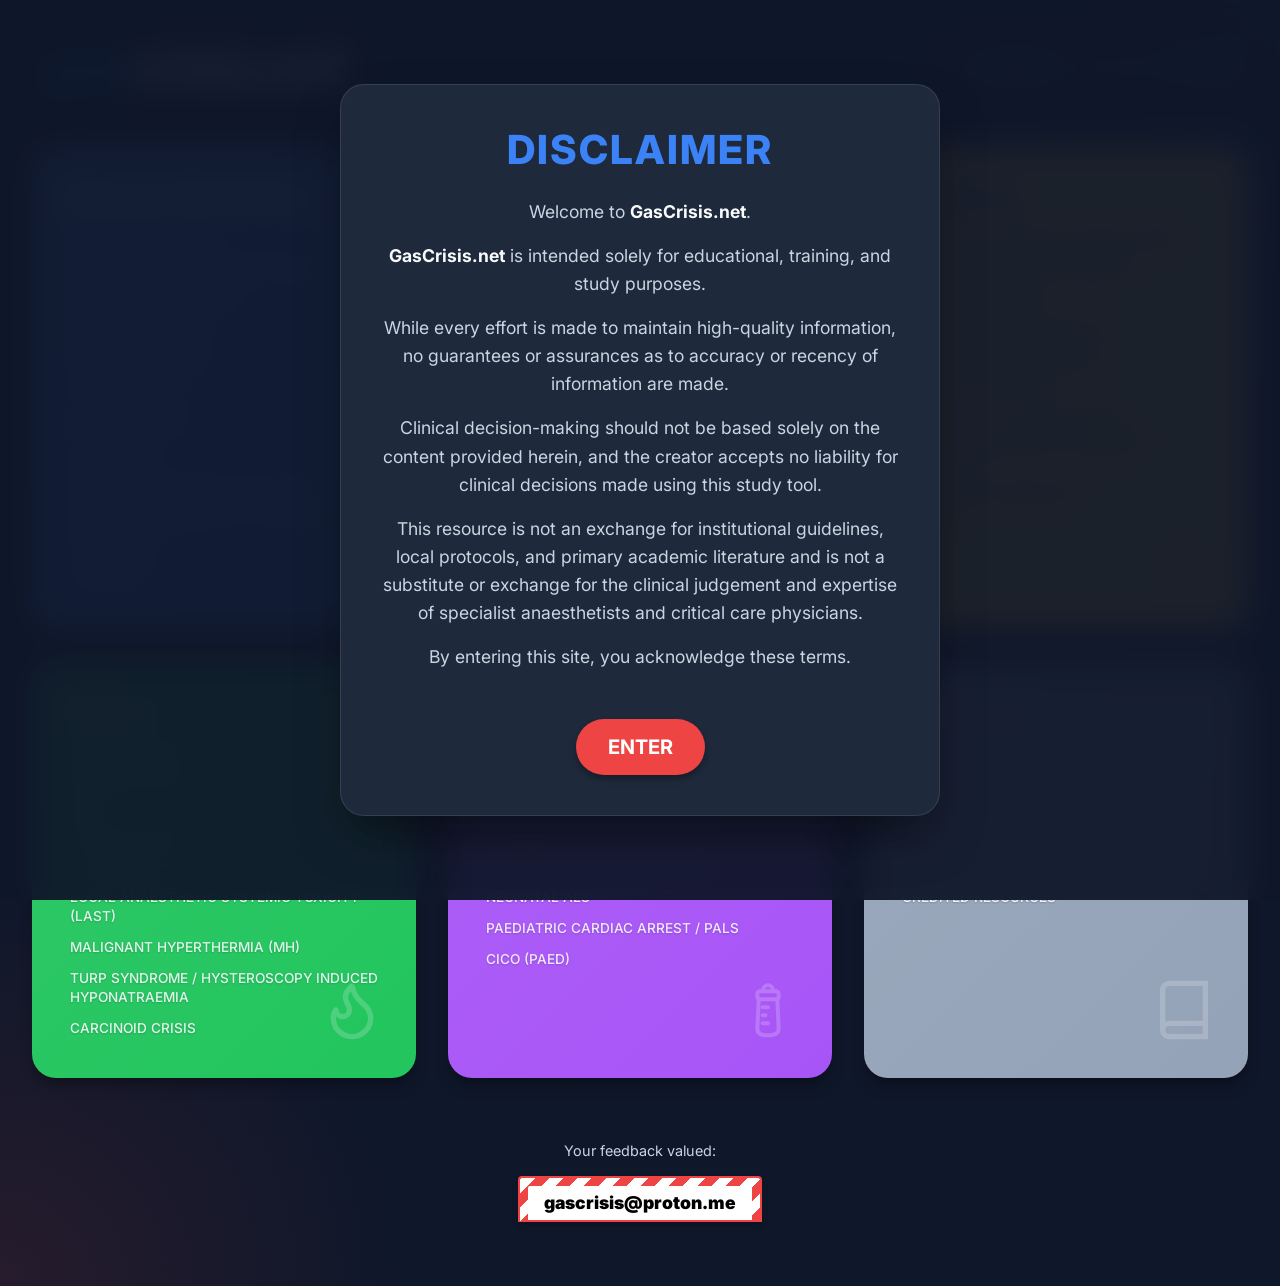
==== index.html @ 6daee11b "Add files via upload" ====
<!DOCTYPE html>
<html lang="en">

<head>
    <meta charset="UTF-8">
    <meta name="viewport" content="width=device-width, initial-scale=1.0">
    <title>GasCrisis.net - Anaesthesia Crisis Manual</title>
    <link rel="stylesheet" href="styles.css">
    <link href="https://fonts.googleapis.com/css2?family=Inter:wght@400;600;800&display=swap" rel="stylesheet">
</head>

<body>
    <div class="top-bar">
        <header class="app-header">
            <h1>gas<span>crisis.net</span></h1>
        </header>
        <div class="search-container">
            <svg class="search-icon" viewBox="0 0 24 24" fill="none" stroke="currentColor" stroke-width="2">
                <circle cx="11" cy="11" r="8" />
                <line x1="21" y1="21" x2="16.65" y2="16.65" />
            </svg>
            <input type="text" id="crisis-search" placeholder="Search">
        </div>
    </div>

    <main class="grid-container">
        <!-- Tile 1: A/B -->
        <div class="tile tile-ab" tabindex="0">
            <div class="tile-content">
                <h2>Airway / Breathing</h2>
                <ul class="crisis-list" data-no-sort="true">
                    <li><a href="crisis.html?id=ab-hypoxia">HYPOXIA / LOW SPO2</a></li>
                    <li><a href="crisis.html?id=ab-olv">HYPOXIA - ONE LUNG VENTILATION</a></li>
                    <li><a href="crisis.html?id=ab-pressure">HIGH AIRWAY PRESSURE</a></li>
                    <li><a href="crisis.html?id=ab-co2-low">LOW END TIDAL CO2</a></li>
                    <li><a href="crisis.html?id=ab-co2-high">HIGH END TIDAL CO2</a></li>
                    <li><a href="crisis.html?id=ab-laryngospasm">LARYNGOSPASM</a></li>
                    <li><a href="crisis.html?id=ab-bronchospasm">BRONCHOSPASM</a></li>
                    <li><a href="crisis.html?id=ab-aspiration">ASPIRATION</a></li>

                    <li><a href="crisis.html?id=ab-difficult-airway">UNANTICIPATED DIFFICULT AIRWAY</a></li>
                    <li><a href="crisis.html?id=ab-NECK HAEMATOMA POST THYROID SURGERY">NECK HAEMATOMA POST THYROID SURGERY</a></li>
                    <li><a href="crisis.html?id=ab-CICO">CICO (ADULT)</a></li>
                    <li><a href="crisis.html?id=p-cico">CICO (PAED)</a></li>
                </ul>
            </div>
            <div class="tile-icon">
                <svg viewBox="0 0 24 24" fill="none" stroke="currentColor" stroke-width="1.5" stroke-linecap="round" stroke-linejoin="round">
                    <!-- Handle -->
                    <rect x="10" y="10" width="3.5" height="12" rx="0.5" />
                    <!-- Neck -->
                    <rect x="10.5" y="8" width="2.5" height="2" />
                    <!-- Blade Block -->
                    <rect x="10" y="6" width="3.5" height="2" />
                    <!-- Sweeping Blade -->
                    <path d="M 10 6 C 15 3.5 19 4.5 23 9 C 22.5 9 22 8.5 21.5 8 C 17 5 14.5 5.5 13.5 6" />
                </svg>
            </div>
        </div>

        <!-- Tile 2: C -->
        <div class="tile tile-c" tabindex="0">
            <div class="tile-content">
                <h2>Circulation</h2>
                <ul class="crisis-list" data-no-sort="true">
                    <li><a href="crisis.html?id=c-hypotension">HYPOTENSION</a></li>
                    <li><a href="crisis.html?id=c-hypertension">HYPERTENSION</a></li>
                    <li><a href="crisis.html?id=c-bradycardia">BRADYCARDIA</a></li>
                    <li><a href="crisis.html?id=c-tachycardia">TACHYCARDIA</a></li>
                    <li><a href="crisis.html?id=c-ischaemia">INTRAOPERATIVE MYOCARDIAL ISCHAEMIA</a></li>
                    <li><a href="crisis.html?id=c-haemorrhage">MASSIVE HAEMORRHAGE</a></li>
                    <li><a href="crisis.html?id=c-anaphylaxis">ANAPHYLAXIS</a></li>
                    <li><a href="crisis.html?id=c-embolism">AIR / GAS EMBOLISM</a></li>
                    <li><a href="crisis.html?id=c-cardiac-arrest">ADULT CARDIAC ARREST / ALS</a></li>
                    <li><a href="crisis.html?id=c-cals">ARREST POST CARDIAC SURGERY</a></li>
                    <li><a href="crisis.html?id=c-transfusion">HAEMOLYTIC TRANSFUSION REACTION</a></li>
                </ul>
            </div>
            <div class="tile-icon">
                <svg viewBox="0 0 24 24" fill="none" stroke="currentColor" stroke-width="1.2" stroke-linecap="round" stroke-linejoin="round">
                    <!-- Echo Probe Body -->
                    <path d="M 11.5 1 C 11.5 3 11 4 11 5 L 10 9 C 8 10.5 8 13.5 9.2 15 L 9.5 17.5 C 8.5 18.5 8.5 19.5 9.5 20.5 L 14.5 20.5 C 15.5 19.5 15.5 18.5 14.5 17.5 L 14.8 15 C 16 13.5 16 10.5 14 9 L 13 5 C 13 4 12.5 3 12.5 1 Z" />
                    <!-- Transducer Lens Face -->
                    <path d="M 9.5 20.5 L 10.3 22 L 13.7 22 L 14.5 20.5 Z" fill="currentColor" stroke="none" />
                    <!-- Neck Line -->
                    <path d="M 10 9 L 14 9" />
                    <!-- Logo Circle -->
                    <circle cx="12" cy="12.5" r="1.5" />
                    <!-- Small Orientation Marker -->
                    <path d="M 14.6 16.5 L 15.3 16.5 L 15.3 17.5 L 14.5 17.5" />
                </svg>
            </div>
        </div>

        <!-- Tile 3: D -->
        <div class="tile tile-d" tabindex="0">
            <div class="tile-content">
                <h2>Disabilty</h2>
                <ul class="crisis-list" data-no-sort="true">
                    <li><a href="crisis.html?id=d-emergence">DELAYED EMERGENCE / FAILURE TO WAKE</a></li>
                    <li><a href="crisis.html?id=d-icp">RAISED INTRACRANIAL PRESSURE</a></li>
                    <li><a href="crisis.html?id=d-spinal">HIGH / TOTAL SPINAL</a></li>
                    <li><a href="crisis.html?id=d-seizure">SEIZURE DURING CRANIOTOMY</a></li>
                    <li><a href="crisis.html?id=d-evoked">LOSS OF EVOKED POTENTIALS</a></li>
                    <li>
                        <span style="display: block; padding: 4px 6px 0;">ANEURYSM RUPTURE</span>
                        <a href="crisis.html?id=d-aneurysm-ir" style="padding-left: 15px;">ANEURYSM RUPTURE - IR SUITE</a>
                        <a href="crisis.html?id=d-aneurysm-ot" style="padding-left: 15px;">ANEURYSM RUPTURE - OPERATING THEATRE</a>
                    </li>
                    <li><a href="crisis.html?id=d-autonomic">AUTONOMIC DYSREFLEXIA</a></li>
                    <li><a href="crisis.html?id=d-stroke">STROKE</a></li>
                </ul>
            </div>
            <div class="tile-icon">
                <svg viewBox="0 0 24 24" fill="none" stroke="currentColor" stroke-width="1.5" stroke-linecap="round" stroke-linejoin="round">
                    <!-- Syringe Barrel -->
                    <rect x="9" y="8" width="6" height="10" rx="1" />
                    <!-- Needle -->
                    <line x1="12" y1="2" x2="12" y2="8" />
                    <!-- Plunger Rod -->
                    <line x1="12" y1="18" x2="12" y2="22" />
                    <!-- Plunger Handle -->
                    <line x1="9" y1="22" x2="15" y2="22" />
                    <!-- Finger Flanges -->
                    <line x1="7" y1="18" x2="17" y2="18" />
                    <!-- Measurement Marks -->
                    <line x1="9" y1="10" x2="11" y2="10" />
                    <line x1="9" y1="12" x2="11" y2="12" />
                    <line x1="9" y1="14" x2="11" y2="14" />
                    <line x1="9" y1="16" x2="11" y2="16" />
                </svg>
            </div>
        </div>

        <!-- Tile 4: E -->
        <div class="tile tile-e" tabindex="0">
            <div class="tile-content">
                <h2>Extras</h2>
                <ul class="crisis-list" data-no-sort="true">
                    <li><a href="crisis.html?id=e-hyperkalaemia">HYPERKALAEMIA</a></li>
                    <li><a href="crisis.html?id=e-thyroid">THYROID STORM</a></li>
                    <li>
                        <span style="display: block; padding: 4px 6px 0;">FIRE</span>
                        <a href="crisis.html?id=e-fire" style="padding-left: 15px;">FIRE IN THEATRE</a>
                        <a href="crisis.html?id=ab-fire" style="padding-left: 15px;">AIRWAY FIRE</a>
                    </li>
                        <li><a href="crisis.html?id=e-last">LOCAL ANAESTHETIC SYSTEMIC TOXICITY (LAST)</a></li>
                    <li><a href="crisis.html?id=e-mh">MALIGNANT HYPERTHERMIA (MH)</a></li>
                    <li><a href="crisis.html?id=e-turp">TURP SYNDROME / HYSTEROSCOPY INDUCED HYPONATRAEMIA</a></li>
                    <li><a href="crisis.html?id=e-carcinoid">CARCINOID CRISIS</a></li>
                </ul>
            </div>
            <div class="tile-icon">
                <svg viewBox="0 0 24 24" fill="none" stroke="currentColor" stroke-width="2" stroke-linecap="round" stroke-linejoin="round">
                    <path d="M8.5 14.5A2.5 2.5 0 0 0 11 12c0-1.38-.5-2-1-3-1.072-2.143-.224-4.054 2-6 .5 2.5 2 4.9 4 6.5 2 1.6 3 3.5 3 5.5a7 7 0 1 1-14 0c0-1.153.433-2.294 1-3a2.5 2.5 0 0 0 2.5 2.5z" />
                </svg>
            </div>
        </div>

        <!-- Tile 5: O/P -->
        <div class="tile tile-op" tabindex="0">
            <div class="tile-content">
                <h2>Obstetrics / Paeds</h2>
                <ul class="crisis-list" data-no-sort="true">
                    <li><a href="crisis.html?id=o-pph">PRIMARY POST PARTUM HAEMORRHAGE (PPH)</a></li>
                    <li><a href="crisis.html?id=ab-laryngospasm">LARYNGOSPASM</a></li>
                    <li><a href="crisis.html?id=o-eclampsia">ECLAMPSIA / MATERNAL SEIZURE</a></li>
                    <li><a href="crisis.html?id=o-arrest">MATERNAL COLLAPSE / ARREST</a></li>
                    <li><a href="crisis.html?id=p-neonatal">NEONATAL ALS</a></li>
                    <li><a href="crisis.html?id=p-arrest">PAEDIATRIC CARDIAC ARREST / PALS</a></li>
                    <li><a href="crisis.html?id=p-cico">CICO (PAED)</a></li>
                </ul>
            </div>
            <div class="tile-icon">
                <svg viewBox="0 0 24 24" fill="none" stroke="currentColor" stroke-width="1.5" stroke-linecap="round" stroke-linejoin="round">
                    <!-- Nipple -->
                    <path d="M 10 5 C 10 2 14 2 14 5" />
                    <!-- Cap/Ring -->
                    <rect x="8" y="5" width="8" height="3" rx="1" />
                    <!-- Bottle body -->
                    <path d="M 8.5 8 L 8 19 C 8 20.5 9 21.5 12 21.5 C 15 21.5 16 20.5 16 19 L 15.5 8" />
                    <!-- Measurement marks -->
                    <line x1="10" y1="11" x2="12" y2="11" />
                    <line x1="10" y1="14" x2="11" y2="14" />
                    <line x1="10" y1="17" x2="12" y2="17" />
                </svg>
            </div>
        </div>
        <!-- Tile 6: Blank -->
        <div class="tile tile-blank" tabindex="0">
            <div class="tile-content">
                <h2>Resources</h2>
                <ul class="crisis-list" data-no-sort="true">
                    <li><a href="crisis.html?id=r-paeds-params">PAEDIATRIC PARAMETERS BY AGE / WEIGHT</a></li>
                    <li>
                        <span style="display: block; padding: 4px 6px 0;">VHA ALGORITHMS</span>
                        <a href="crisis.html?id=r-teg" style="padding-left: 15px;">TEG</a>
                        <a href="crisis.html?id=r-rotem" style="padding-left: 15px;">ROTEM</a>
                    </li>
                    <li><a href="crisis.html?id=r-about">ABOUT GASCRISIS.NET</a></li>
                    <li><a href="crisis.html?id=r-credited">CREDITED RESOURCES</a></li>
                </ul>
            </div>
            <div class="tile-icon">
                <svg viewBox="0 0 24 24" fill="none" stroke="currentColor" stroke-width="2">
                    <path d="M4 19.5A2.5 2.5 0 0 1 6.5 17H20"></path>
                    <path d="M6.5 2H20v20H6.5A2.5 2.5 0 0 1 4 19.5v-15A2.5 2.5 0 0 1 6.5 2z"></path>
                </svg>
            </div>
        </div>
    </main>

    <footer class="site-footer">
        <p>Your feedback valued: <br><br> <a href="mailto:gascrisis@proton.me"><span>gascrisis@proton.me</span></a></p>
    </footer>

    <!-- Disclaimer Gate Modal -->
    <div id="disclaimer-modal" class="modal disclaimer-overlay">
        <div class="modal-content disclaimer-content">
            <h2 id="disclaimer-title">Disclaimer</h2>
            <div id="disclaimer-body">
                <p>Welcome to <strong>GasCrisis.net</strong>.</p>
                <p><strong>GasCrisis.net</strong> is intended solely for educational, training, and study purposes.</p>
                <p>While every effort is made to maintain high-quality information, no guarantees or assurances as to accuracy or recency of information are made.</p>
                <p>Clinical decision-making should not be based solely on the content provided herein, and the creator accepts no liability for clinical decisions made using this study tool.</p>
                <p>This resource is not an exchange for institutional guidelines, local protocols, and primary academic literature and is not a substitute or exchange for the clinical judgement and expertise of specialist anaesthetists and critical care physicians.</p>
                <p>By entering this site, you acknowledge these terms.</p>
            </div>
            <button id="agree-btn" class="primary-btn">ENTER</button>
        </div>
    </div>

    <script src="clinicalData.js" defer></script>
    <script src="script.js" defer></script>
</body>

</html>
---- styles.css ----
:root {
    --bg-color: #0f172a;
    /* Deep slate dark mode */
    --text-primary: #f8fafc;
    --text-secondary: #cbd5e1;

    /* Vibrant Tile Colors - Syringe Labels */
    --color-ab: #3b82f6; /* Opioids - Deep Blue */
    --color-ab-hover: #2563eb;
    
    --color-c: #ef4444; /* Muscle Relaxants - Red */
    --color-c-hover: #dc2626;
    
    --color-d: #fde047; /* Induction Agents - Brighter Yellow */
    --color-d-hover: #facc15;
    
    --color-e: #22c55e; /* Anticholinergics - Green */
    --color-e-hover: #16a34a;
    
    --color-o: #a855f7; /* Vasopressors - Purple */
    --color-o-hover: #9333ea;
    
    --color-p: #94a3b8; /* Local Anaesthetic - Grey */
    --color-p-hover: #64748b;
}

html {
    scroll-behavior: smooth;
}

.mobile-br {
    display: none;
}

@media (max-width: 768px) {
    .mobile-br {
        display: inline;
    }
}

* {
    box-sizing: border-box;
    margin: 0;
    padding: 0;
}

a {
    text-decoration: none;
    color: #38bdf8; /* Subtle blue */
    transition: color 0.2s, background-color 0.2s;
}

a:hover {
    color: #bae6fd; /* Lighter blue on hover */
    background-color: rgba(56, 189, 248, 0.1); /* Very subtle blue background */
    border-radius: 4px;
}

body {
    font-family: 'Inter', system-ui, -apple-system, sans-serif;
    background-color: var(--bg-color);
    color: var(--text-primary);
    min-height: 100vh;
    display: flex;
    flex-direction: column;
    align-items: center;
    padding: 2rem;
    background-image: radial-gradient(circle at top right, rgba(59, 130, 246, 0.15), transparent 400px),
        radial-gradient(circle at bottom left, rgba(239, 68, 68, 0.1), transparent 400px);
}

/* Mobile-first responsive padding */
@media (max-width: 768px) {
    body {
        padding: 1rem;
    }
}

@media (max-width: 480px) {
    body.crisis-page {
        padding: 0.5rem;
    }
}

.top-bar {
    width: 100%;
    max-width: 1200px;
    display: flex;
    justify-content: space-between;
    align-items: center;
    margin-bottom: 3rem;
    animation: fadeInDown 0.8s ease-out;
}

/* Mobile top bar - stack vertically */
@media (max-width: 768px) {
    .top-bar {
        flex-direction: column;
        gap: 1.5rem;
        margin-bottom: 2rem;
        text-align: center;
    }
}

.app-header {
    text-align: left;
    position: relative;
    z-index: 100;
}

.app-header h1 {
    font-size: 3.5rem;
    font-weight: 800;
    letter-spacing: -0.05em;
    margin: 0;
    color: #0284c7; /* Nitrous Oxide Blue for "gas" */
}

/* Mobile header sizing */
@media (max-width: 768px) {
    .app-header h1 {
        font-size: 3rem;
    }
}

@media (max-width: 480px) {
    .app-header h1 {
        font-size: 2.8rem;
    }
}

.app-header h1 span {
    color: var(--text-primary); /* White for "crisis" */
}

.logo-link {
    text-decoration: none;
    color: inherit;
    font-size: inherit;
}

.back-link {
    display: flex;
    align-items: center;
    justify-content: center;
    text-decoration: none;
    background-color: var(--color-ab); /* Start with a solid blue button background */
    border: 2px solid var(--color-ab-hover);
    color: white; /* Ensure text is white against the solid background */
    font-weight: 800; /* Bolder text for visibility */
    font-size: 1.25rem; /* Make the button slightly more compact than just raw text */
    padding: 0.6rem 1.5rem; /* Give it more button-like padding */
    border-radius: 3rem; /* Perfectly rounded pill shape */
    position: relative;
    z-index: 100;
    transition: all 0.3s cubic-bezier(0.4, 0, 0.2, 1);
    box-shadow: 0 4px 10px rgba(59, 130, 246, 0.4); /* Stronger shadow so it pops */
}

@media (min-width: 1024px) {
    .back-link {
        margin-right: 130px; /* Only apply margin on larger screens */
    }
}

.back-link:hover {
    background-color: var(--color-c); /* Switch to alert red on hover */
    border-color: var(--color-c-hover);
    transform: translateY(-3px) scale(1.02); /* Pop up slightly */
    box-shadow: 0 8px 15px rgba(220, 38, 38, 0.5); /* Matching red glow */
}

.back-link svg {
    width: 24px; /* Slightly larger icon */
    height: 24px;
    stroke-width: 3;
    margin-right: 0.75rem; /* More breathing room */
}

.search-container {
    position: relative;
    width: 300px;
}

/* Mobile search bar */
@media (max-width: 768px) {
    .search-container {
        width: 75%;
        max-width: 280px;
    }
}

@media (max-width: 480px) {
    .search-container {
        width: 80%;
        max-width: 240px;
    }
}

.search-icon {
    position: absolute;
    left: 1rem;
    top: 50%;
    transform: translateY(-50%);
    width: 20px;
    height: 20px;
    color: var(--text-secondary);
    pointer-events: none;
}

#crisis-search {
    width: 100%;
    padding: 0.75rem 1rem 0.75rem 3rem;
    border-radius: 2rem;
    border: 1px solid rgba(239, 68, 68, 0.4);
    background-color: rgba(30, 41, 59, 0.7);
    color: var(--text-primary);
    font-size: 1.05rem;
    font-family: inherit;
    transition: all 0.3s cubic-bezier(0.4, 0, 0.2, 1);
    backdrop-filter: blur(8px);
    box-shadow: 0 4px 20px rgba(239, 68, 68, 0.15);
}

#crisis-search:focus {
    outline: none;
    border-color: var(--color-c);
    box-shadow: 0 0 0 3px rgba(239, 68, 68, 0.25), 0 8px 25px rgba(239, 68, 68, 0.3);
    background-color: rgba(15, 23, 42, 0.9);
    transform: translateY(-2px);
}

#crisis-search::placeholder {
    color: var(--text-secondary);
    opacity: 0.7;
}

.grid-container {
    display: grid;
    grid-template-columns: repeat(auto-fit, minmax(350px, 1fr));
    gap: 1.5rem;
    width: 100%;
    max-width: 1400px;
    animation: fadeInUp 0.8s ease-out forwards;
    opacity: 0;
}

/* Mobile grid adjustments */
@media (max-width: 768px) {
    .grid-container {
        grid-template-columns: 1fr;
        gap: 1rem;
        max-width: 100%;
    }
}

/* Larger gaps on bigger screens */
@media (min-width: 768px) {
    .grid-container {
        gap: 2rem;
    }
}

.tile {
    position: relative;
    border-radius: 1.5rem;
    padding: 2rem;
    min-height: 200px;
    display: flex;
    flex-direction: column;
    justify-content: space-between;
    cursor: pointer;
    overflow: hidden;
    transition: all 0.3s cubic-bezier(0.4, 0, 0.2, 1);
    box-shadow: 0 10px 15px -3px rgba(0, 0, 0, 0.3), 0 4px 6px -2px rgba(0, 0, 0, 0.15);
    background-size: 200% auto;
}

/* Mobile tile adjustments */
@media (max-width: 768px) {
    .tile {
        padding: 1.5rem;
        min-height: 180px;
        border-radius: 1rem;
    }
}

@media (max-width: 480px) {
    .tile {
        padding: 1rem;
        min-height: 160px;
    }
}

.tile::before {
    content: '';
    position: absolute;
    top: 0;
    left: 0;
    width: 100%;
    height: 100%;
    background: linear-gradient(135deg, rgba(255, 255, 255, 0.2) 0%, rgba(255, 255, 255, 0) 100%);
    opacity: 0.3;
    transition: opacity 0.3s;
}



/* tighten up crisis detail lists */
.crisis-section ul {
    list-style: none;
    margin: 0;
    padding-left: 0;
}

.crisis-section ul ul {
    list-style: none;
    margin-top: 0.35rem;
    padding-left: 1.2rem;
}

.crisis-section ul li {
    position: relative;
    line-height: 1.3;
}

/* Level 1: Main left-aligned text, no bullets */
.crisis-section > ul > li {
    margin-bottom: 0.75rem;
}

/* Level 2: First tabbed text (Dots) */
.crisis-section > ul > li > ul > li {
    margin-bottom: 0.4rem;
}

.crisis-section > ul > li > ul > li::before {
    content: "•";
    position: absolute;
    left: -1rem;
    color: var(--text-secondary);
    font-size: 1.2em;
    top: -0.1em;
}

/* Level 3: Second tabbed text (Arrows) */
.crisis-section > ul > li > ul > li > ul > li,
.crisis-section > ul > li > ol > li > ul > li {
    margin-bottom: 0.25rem;
}

.crisis-section > ul > li > ul > li > ul > li::before,
.crisis-section > ul > li > ol > li > ul > li::before {
    content: "→";
    position: absolute;
    left: -1.2rem;
    color: var(--theme-color, var(--color-ab));
    font-weight: bold;
}

/* Ordered List Overrides */
.crisis-section > ul > li > ol {
    padding-left: 2.2rem;
    margin-bottom: 0.75rem;
    margin-top: 0.4rem;
}

.crisis-section > ul > li > ol > li {
    margin-bottom: 0.4rem;
    position: relative;
    line-height: 1.3;
}

/* Dynamic Crisis Themes */
.crisis-theme-ab { --theme-color: var(--color-ab); }
.crisis-theme-c { --theme-color: var(--color-c); }
.crisis-theme-d { --theme-color: var(--color-d); }
.crisis-theme-e { --theme-color: var(--color-e); }
.crisis-theme-o { --theme-color: var(--color-o); }
.crisis-theme-p { --theme-color: var(--color-p); }
.crisis-theme-r { --theme-color: var(--text-secondary); }

/* Supplementary info box (e.g., 4Hs&Ts) */
.supplementary-box {
    position: fixed;
    right: 2rem;
    top: 50%;
    transform: translateY(-50%);
    background-color: rgba(59, 130, 246, 0.1);
    border: 2px solid rgba(59, 130, 246, 0.4);
    border-radius: 0.8rem;
    padding: 0.8rem;
    width: 220px;
    box-shadow: 0 8px 16px rgba(59, 130, 246, 0.15);
    z-index: 10;
}

/* Mobile supplementary box - hide or reposition */
@media (max-width: 1024px) {
    .supplementary-box,
    .supplementary-box-left {
        position: static !important;
        left: unset !important;
        top: unset !important;
        transform: none !important;
        width: 90% !important;
        max-width: 350px !important;
        margin: 1rem auto !important;
        order: 2 !important;
        box-shadow: none !important;
    }
    
    .drugs-dosing-box {
        width: 90% !important;
        max-width: 350px !important;
        margin: 1rem auto !important;
    }
}

.supplementary-box-left {
    position: fixed;
    left: 2rem;
    top: 50%;
    transform: translateY(-50%);
    background-color: rgba(59, 130, 246, 0.1);
    border: 2px solid rgba(59, 130, 246, 0.4);
    border-radius: 0.8rem;
    padding: 0.8rem;
    width: 220px;
    box-shadow: 0 8px 16px rgba(59, 130, 246, 0.15);
    z-index: 10;
}

.supplementary-box strong,
.supplementary-box-left strong {
    display: block;
    font-size: 1rem;
    margin-bottom: 0.4rem;
    color: var(--color-e); /* Anticholinergic Green */
}

/* Ensure newly upgraded h3 tags inside side boxes are appropriately scaled */
.supplementary-box h3,
.supplementary-box-left h3 {
    font-size: 1rem !important;
    color: var(--color-e);
    margin-top: 0;
    margin-bottom: 0.6rem;
    border-bottom: 1px solid rgba(239, 68, 68, 0.4);
    padding-bottom: 0.2rem;
    line-height: 1.2;
}

.supplementary-box ul,
.supplementary-box-left ul {
    list-style: none;
    padding: 0;
    margin: 0;
}

.supplementary-box ul li,
.supplementary-box-left ul li {
    padding: 0.15rem 0;
    font-size: 0.75rem;
    color: var(--text-primary);
}

/* Site Footer */
.site-footer {
    text-align: center;
    padding: 2rem 1rem;
    margin-top: 2rem;
    color: var(--text-secondary);
    font-size: 0.9rem;
}

.site-footer a {
    text-decoration: none;
    font-weight: 900;
    font-size: 1.1rem;
    padding: 8px 8px 0 8px; /* Stripes on top and sides only */
    background: repeating-linear-gradient(
        -45deg,
        #ef4444, /* Red */
        #ef4444 10px,
        #ffffff 10px, /* White */
        #ffffff 20px
    );
    border: 2px solid #ef4444;
    border-bottom: none;
    border-radius: 4px 4px 0 0;
    box-shadow: 0 4px 6px rgba(0,0,0,0.2);
    display: inline-block;
    transition: transform 0.2s, box-shadow 0.2s;
}

.site-footer a span {
    color: #000; /* Black text */
    background-color: #fff; /* White background */
    padding: 0.4rem 1rem;
    display: block;
    border-radius: 2px 2px 0 0;
    border-bottom: 2px solid #ef4444; /* Bottom line to enclose it */
}

.site-footer a:hover {
    transform: scale(1.05);
    box-shadow: 0 6px 8px rgba(0,0,0,0.3);
}

.tile:hover {
    transform: translateY(-8px) scale(1.02);
    box-shadow: 0 20px 25px -5px rgba(0, 0, 0, 0.4), 0 10px 10px -5px rgba(0, 0, 0, 0.2);
}

.tile:hover::before {
    opacity: 0.5;
}

.tile:focus {
    outline: 3px solid white;
    outline-offset: 4px;
}

.tile-content {
    flex-grow: 1;
    z-index: 10;
}

.tile-content h2 {
    font-size: 1.75rem;
    font-weight: 800;
    margin-bottom: 0.75rem;
    text-shadow: 0 2px 4px rgba(0, 0, 0, 0.3);
}

/* Mobile tile heading */
@media (max-width: 768px) {
    .tile-content h2 {
        font-size: 1.5rem;
        margin-bottom: 1.25rem;
        text-transform: uppercase;
    }
}

@media (max-width: 480px) {
    .tile-content h2 {
        font-size: 1.25rem;
        margin-bottom: 1rem;
        text-transform: uppercase;
    }
}

.crisis-list {
    list-style-type: none;
    font-size: 0.85rem;
    font-weight: 500;
    line-height: 1.4;
    opacity: 0.9;
    text-shadow: 0 1px 2px rgba(0, 0, 0, 0.2);
    text-transform: uppercase;
}

.crisis-list li {
    margin-bottom: 0.25rem;
}

.crisis-list a {
    display: block;
    padding: 4px 6px;
    border-radius: 4px;
    color: inherit;
    text-decoration: none;
    transition: background-color 0.2s, color 0.2s, transform 0.2s;
}

.crisis-list a:hover {
    background-color: rgba(255, 255, 255, 0.15);
    transform: translateX(4px);
}

.crisis-list a.highlight {
    background-color: rgba(255, 255, 255, 0.25);
    color: white;
    font-weight: 700;
    box-shadow: 0 0 8px rgba(255,255,255,0.3);
}

.tile-o .crisis-list a.highlight {
    background-color: rgba(255, 255, 255, 0.2);
}

.tile-d .crisis-list a:hover {
    background-color: rgba(0, 0, 0, 0.05);
}

.tile-d .crisis-list a.highlight {
    background-color: rgba(0, 0, 0, 0.1);
    color: black;
    box-shadow: 0 0 8px rgba(0, 0, 0, 0.2);
}

.tile-icon {
    align-self: flex-end;
    opacity: 0.2;
    transition: opacity 0.3s;
    position: absolute;
    bottom: 2rem;
    right: 2rem;
}

.tile-icon svg {
    width: 64px;
    height: 64px;
}

/* Mobile tile icons */
@media (max-width: 768px) {
    .tile-icon {
        bottom: 1.5rem;
        right: 1.5rem;
        opacity: 0.3;
    }

    .tile-icon svg {
        width: 48px;
        height: 48px;
    }
}

@media (max-width: 480px) {
    .tile-icon {
        bottom: 1rem;
        right: 1rem;
    }

    .tile-icon svg {
        width: 40px;
        height: 40px;
    }
}

.tile:hover .tile-icon {
    opacity: 0.4;
    transform: scale(1.1);
    transition: all 0.3s;
}

/* Tile specific colors */
.tile-ab {
    background-color: var(--color-ab);
}

.tile-ab:hover {
    background-color: var(--color-ab-hover);
}

.tile-c {
    background-color: var(--color-c);
}

.tile-c:hover {
    background-color: var(--color-c-hover);
}

.tile-d {
    background-color: var(--color-d);
    color: #1e293b; /* text colour for list items */
}



.tile-d:hover {
    background-color: var(--color-d-hover);
}

.tile-d .crisis-list {
    color: rgba(30, 41, 59, 0.9);
    text-shadow: none;
    font-weight: 600;
}

.tile-d h2 {
    text-shadow: none;
}

.tile-e {
    background-color: var(--color-e);
}

.tile-e:hover {
    background-color: var(--color-e-hover);
}

.tile-op {
    background-color: var(--color-o);
}

.tile-op:hover {
    background-color: var(--color-o-hover);
}

.tile-blank {
    background-color: var(--color-p); /* Enflurane Orange */
}

.tile-blank:hover {
    background-color: var(--color-p-hover);
}

/* Modal Styles */
.modal {
    display: none;
    position: fixed;
    z-index: 1000;
    left: 0;
    top: 0;
    width: 100%;
    height: 100%;
    background-color: rgba(15, 23, 42, 0.8);
    backdrop-filter: blur(8px);
    align-items: center;
    justify-content: center;
    opacity: 0;
    transition: opacity 0.3s;
    overflow-y: auto;
    -webkit-overflow-scrolling: touch;
    padding: 2rem 1rem;
}

.modal.show {
    display: flex;
    opacity: 1;
}

.modal-content {
    background-color: #1e293b;
    border-radius: 1.5rem;
    padding: 2.5rem;
    width: 90%;
    max-width: 700px;
    position: relative;
    box-shadow: 0 25px 50px -12px rgba(0, 0, 0, 0.5);
    transform: translateY(20px);
    transition: transform 0.3s cubic-bezier(0.175, 0.885, 0.32, 1.275);
    margin: auto;
}

.modal.show .modal-content {
    transform: translateY(0);
}

.close-btn {
    position: absolute;
    top: 1.5rem;
    right: 1.5rem;
    font-size: 2rem;
    font-weight: bold;
    color: var(--text-secondary);
    cursor: pointer;
    transition: color 0.2s;
    line-height: 1;
}

.close-btn:hover {
    color: var(--text-primary);
}

#modal-title {
    font-size: 2rem;
    margin-bottom: 1.5rem;
    color: var(--text-primary);
    border-bottom: 2px solid rgba(255, 255, 255, 0.1);
    padding-bottom: 1rem;
}

#modal-body {
    line-height: 1.6;
    font-size: 1.125rem;
    color: var(--text-secondary);
}

/* Disclaimer Specific Styles */
.disclaimer-overlay {
    backdrop-filter: blur(16px);
    background-color: rgba(15, 23, 42, 0.95);
    z-index: 2000;
    /* Above everything else */
}

.disclaimer-content {
    text-align: center;
    max-width: 600px;
    border: 1px solid rgba(255, 255, 255, 0.1);
}

#disclaimer-title {
    color: var(--color-ab);
    font-size: 2.5rem;
    font-weight: 800;
    margin-bottom: 1.5rem;
    text-transform: uppercase;
    letter-spacing: 2px;
}

#disclaimer-body p {
    margin-bottom: 1rem;
    font-size: 1.1rem;
    color: var(--text-secondary);
    line-height: 1.6;
}

#disclaimer-body strong {
    color: var(--text-primary);
}

.primary-btn {
    margin-top: 2rem;
    background-color: var(--color-c);
    color: white;
    font-family: inherit;
    font-size: 1.25rem;
    font-weight: 700;
    padding: 1rem 2rem;
    border: none;
    border-radius: 3rem;
    cursor: pointer;
    transition: all 0.3s;
    box-shadow: 0 4px 6px rgba(0, 0, 0, 0.3);
}

.primary-btn:hover {
    background-color: var(--color-c-hover);
    transform: translateY(-2px);
    box-shadow: 0 6px 12px rgba(59, 130, 246, 0.4);
}

.primary-btn:active {
    transform: translateY(0);
}

/* Disclaimer Modal Mobile Overrides */
@media (max-width: 480px) {
    .modal {
        padding: 1.5rem 0.5rem;
    }
    
    .modal-content.disclaimer-content {
        padding: 1.75rem 1.25rem;
        border-radius: 1rem;
    }
    
    #disclaimer-title {
        font-size: 1.75rem;
        margin-bottom: 1rem;
        letter-spacing: 1px;
    }
    
    #disclaimer-body p {
        font-size: 0.95rem;
        margin-bottom: 0.75rem;
        line-height: 1.5;
    }
    
    .primary-btn {
        margin-top: 1.5rem;
        padding: 0.85rem 1.75rem;
        font-size: 1.1rem;
    }
}

/* Small inline CICO button */
.cico-btn {
    background-color: var(--color-c);
    color: #ffffff !important; /* Force white text */
    font-weight: 800;
    padding: 0.15rem 0.5rem;
    border-radius: 1rem;
    text-decoration: none !important;
    display: inline-block;
    font-size: 0.85em;
    box-shadow: 0 2px 4px rgba(0, 0, 0, 0.2);
    transition: all 0.2s;
    line-height: 1.2;
    vertical-align: middle;
    margin: -0.25rem 0 0 0; /* Increased negative margin to perfectly level with all-caps text */
}

.cico-btn:hover {
    background-color: var(--color-c-hover);
    transform: translateY(-1px);
    box-shadow: 0 4px 6px rgba(0, 0, 0, 0.3);
    opacity: 1 !important; /* Prevent the generic link hover opacity */
}

/* Animations */
@keyframes fadeInUp {
    from {
        opacity: 0;
        transform: translateY(30px);
    }

    to {
        opacity: 1;
        transform: translateY(0);
    }
}

@keyframes fadeInDown {
    from {
        opacity: 0;
        transform: translateY(-30px);
    }

    to {
        opacity: 1;
        transform: translateY(0);
    }
}

/* Crisis Detail Page Specific Styles */
.crisis-container {
    width: 100%;
    max-width: 900px;
    margin: 0 auto;
    animation: fadeInUp 0.6s ease-out;
}

.crisis-header {
    text-align: center;
    margin-bottom: 1rem;
    padding-bottom: 1rem;
    border-bottom: 1px solid rgba(255, 255, 255, 0.1);
}

#crisis-title {
    font-size: 2.5rem;
    font-weight: 800;
    color: var(--color-c); /* Changed to red for all slide titles */
    letter-spacing: -0.02em;
    text-shadow: 0 2px 4px rgba(0, 0, 0, 0.3);
}

/* Mobile crisis title */
@media (max-width: 768px) {
    #crisis-title {
        font-size: 2rem;
    }
}

@media (max-width: 480px) {
    #crisis-title {
        font-size: 1.5rem;
    }
}

.crisis-body {
    background-color: #1e293b;
    border-radius: 1.5rem;
    padding: 2.5rem;
    box-shadow: 0 20px 25px -5px rgba(0, 0, 0, 0.4), 0 10px 10px -5px rgba(0, 0, 0, 0.2);
    border: 1px solid rgba(255, 255, 255, 0.05);
    font-size: 1.1rem;
    line-height: 1.7;
}

/* Standardize in-text hyperlinks */
.crisis-body a:not(.primary-btn) {
    color: inherit;
    text-decoration: underline;
    transition: opacity 0.2s ease;
}

.crisis-body a:not(.primary-btn):hover {
    opacity: 0.8;
}

/* Mobile crisis content */
@media (max-width: 768px) {
    .crisis-body {
        padding: 1.5rem 0.5rem;
        font-size: 1rem;
        border-radius: 1rem;
        display: flex;
        flex-direction: column;
    }
    .crisis-body > .crisis-section {
        order: 1;
    }
    .crisis-body > .supplementary-box {
        order: 2;
    }
    .crisis-section {
        padding: 1rem 0.5rem;
    }
}

@media (max-width: 480px) {
    .crisis-body {
        padding: 0.5rem 0.1rem;
        font-size: 0.95rem;
    }
    .crisis-section {
        padding: 0.5rem 0.2rem;
    }
    .supplementary-box,
    .supplementary-box-left {
        padding: 1rem;
    }
    
    /* Un-bunch nested lists to use available space */
    .crisis-section ul ul {
        padding-left: 0.6rem;
    }
    .crisis-section ul ul ul,
    .crisis-section ol ul {
        padding-left: 1.1rem;
    }
    .crisis-section > ul > li > ol {
        padding-left: 1.1rem;
    }
    .crisis-section > ul > li > ul > li::before {
        left: -0.6rem;
    }
    .crisis-section > ul > li > ul > li > ul > li::before,
    .crisis-section > ul > li > ol > li > ul > li::before {
        left: -0.9rem;
    }
}

.crisis-section {
    margin-bottom: 2rem;
    padding: 1.5rem 2rem;
    border-radius: 1rem;
    background-color: rgba(15, 23, 42, 0.6);
    border-left: 4px solid var(--color-ab);
    transition: transform 0.2s, box-shadow 0.2s;
}

.crisis-section:hover {
    transform: translateX(4px);
    box-shadow: 0 4px 6px rgba(0,0,0,0.2);
}

.crisis-section:last-child {
    margin-bottom: 0;
}

.crisis-section h3 {
    color: var(--color-e);
    font-size: 1.15rem !important; /* Force uniform size across all headings, slightly smaller */
    margin-top: 1.8rem;
    margin-bottom: 1.2rem;
    border-bottom: 2px solid rgba(239, 68, 68, 0.4);
    padding-bottom: 0.5rem;
    line-height: 1.3;
}

.crisis-section h3:first-of-type {
    margin-top: 0;
}

.crisis-section ul {
    list-style-type: none;
}

.crisis-section li {
    margin-bottom: 0.75rem;
    position: relative;
    color: var(--text-secondary);
}

.crisis-section li::before {
    position: absolute;
    left: 0;
    color: var(--color-ab);
    font-weight: bold;
}

.crisis-section.warning-box {
    border-left-color: var(--color-d);
    background-color: rgba(234, 179, 8, 0.05);
}



.crisis-section.warning-box li::before {
    color: var(--color-d);
}

.crisis-section.alert-box {
    border-left-color: var(--color-c);
    background-color: rgba(239, 68, 68, 0.05);
}



.crisis-section.alert-box li::before {
    color: var(--color-c);
}

.highlight-red {
    color: var(--color-c);
    font-weight: 800;
}

/* Touch-friendly interactions for mobile */
@media (max-width: 768px) {
    .tile,
    .primary-btn {
        min-height: 44px; /* iOS recommended touch target size */
    }

    .crisis-list {
        opacity: 0.85;
        font-weight: 500;
    }

    .crisis-list li {
        margin-bottom: 0.15rem;
    }

    .crisis-list a {
        padding: 4px 8px; /* Reduced touch area to close gaps */
    }
}

/* Paediatric Calculator Styles */
.paeds-calc-grid {
    display: flex;
    flex-direction: column;
    gap: 1.5rem;
    margin-top: 1.5rem;
    width: 100%;
}

.paeds-card {
    background: rgba(30, 41, 59, 0.7);
    border: 1px solid rgba(255, 255, 255, 0.08);
    border-radius: 1rem;
    padding: 1.25rem;
    backdrop-filter: blur(12px);
    box-shadow: 0 10px 25px -5px rgba(0, 0, 0, 0.3);
    transition: transform 0.2s, box-shadow 0.2s;
}

.paeds-card:hover {
    transform: translateY(-2px);
    box-shadow: 0 12px 30px -5px rgba(0, 0, 0, 0.4);
    border-color: rgba(34, 197, 94, 0.3);
}

.paeds-card h3 {
    font-size: 1.1rem;
    font-weight: 800;
    color: var(--color-e); /* Anticholinergic Green */
    margin-bottom: 1rem;
    border-bottom: 1px solid rgba(34, 197, 94, 0.2);
    padding-bottom: 0.5rem;
    text-transform: uppercase;
    letter-spacing: 0.5px;
}

.paeds-card table tr td {
    padding: 0.6rem 0.5rem;
    border-bottom: 1px solid rgba(255, 255, 255, 0.05);
    font-size: 0.95rem;
}

.paeds-card table tr:last-child td {
    border-bottom: none;
}

.paeds-card table tr td:first-child {
    color: #94a3b8;
    font-weight: 600;
    width: 60%;
}

.paeds-card table tr td:last-child {
    color: #f8fafc;
    text-align: right;
    font-weight: 500;
}
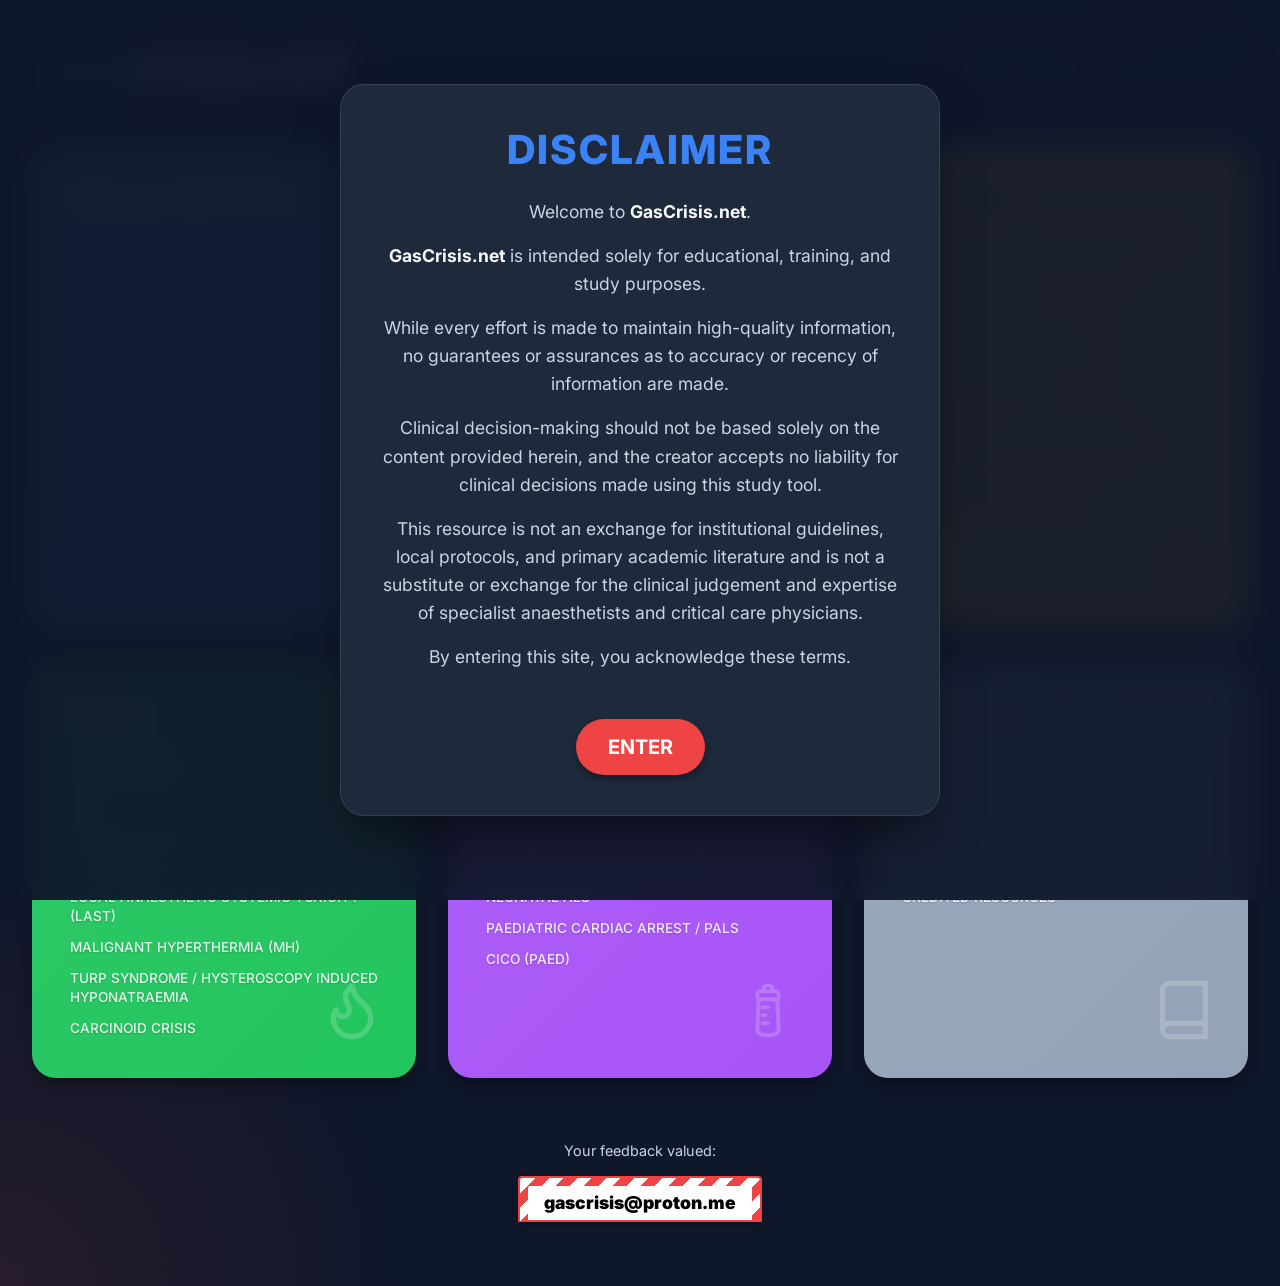
==== commit 7dc803f9: "Add files via upload" ====
--- a/index.html
+++ b/index.html
@@ -5,7 +5,7 @@
     <meta charset="UTF-8">
     <meta name="viewport" content="width=device-width, initial-scale=1.0">
     <title>GasCrisis.net - Anaesthesia Crisis Manual</title>
-    <link rel="stylesheet" href="styles.css">
+    <link rel="stylesheet" href="styles.css?v=20260709">
     <link href="https://fonts.googleapis.com/css2?family=Inter:wght@400;600;800&display=swap" rel="stylesheet">
 </head>
 
@@ -95,7 +95,7 @@
         <!-- Tile 3: D -->
         <div class="tile tile-d" tabindex="0">
             <div class="tile-content">
-                <h2>Disabilty</h2>
+                <h2>Disability</h2>
                 <ul class="crisis-list" data-no-sort="true">
                     <li><a href="crisis.html?id=d-emergence">DELAYED EMERGENCE / FAILURE TO WAKE</a></li>
                     <li><a href="crisis.html?id=d-icp">RAISED INTRACRANIAL PRESSURE</a></li>
@@ -230,8 +230,8 @@
         </div>
     </div>
 
-    <script src="clinicalData.js" defer></script>
-    <script src="script.js" defer></script>
+    <script src="clinicalData.js?v=20260709" defer></script>
+    <script src="script.js?v=20260709" defer></script>
 </body>
 
 </html>
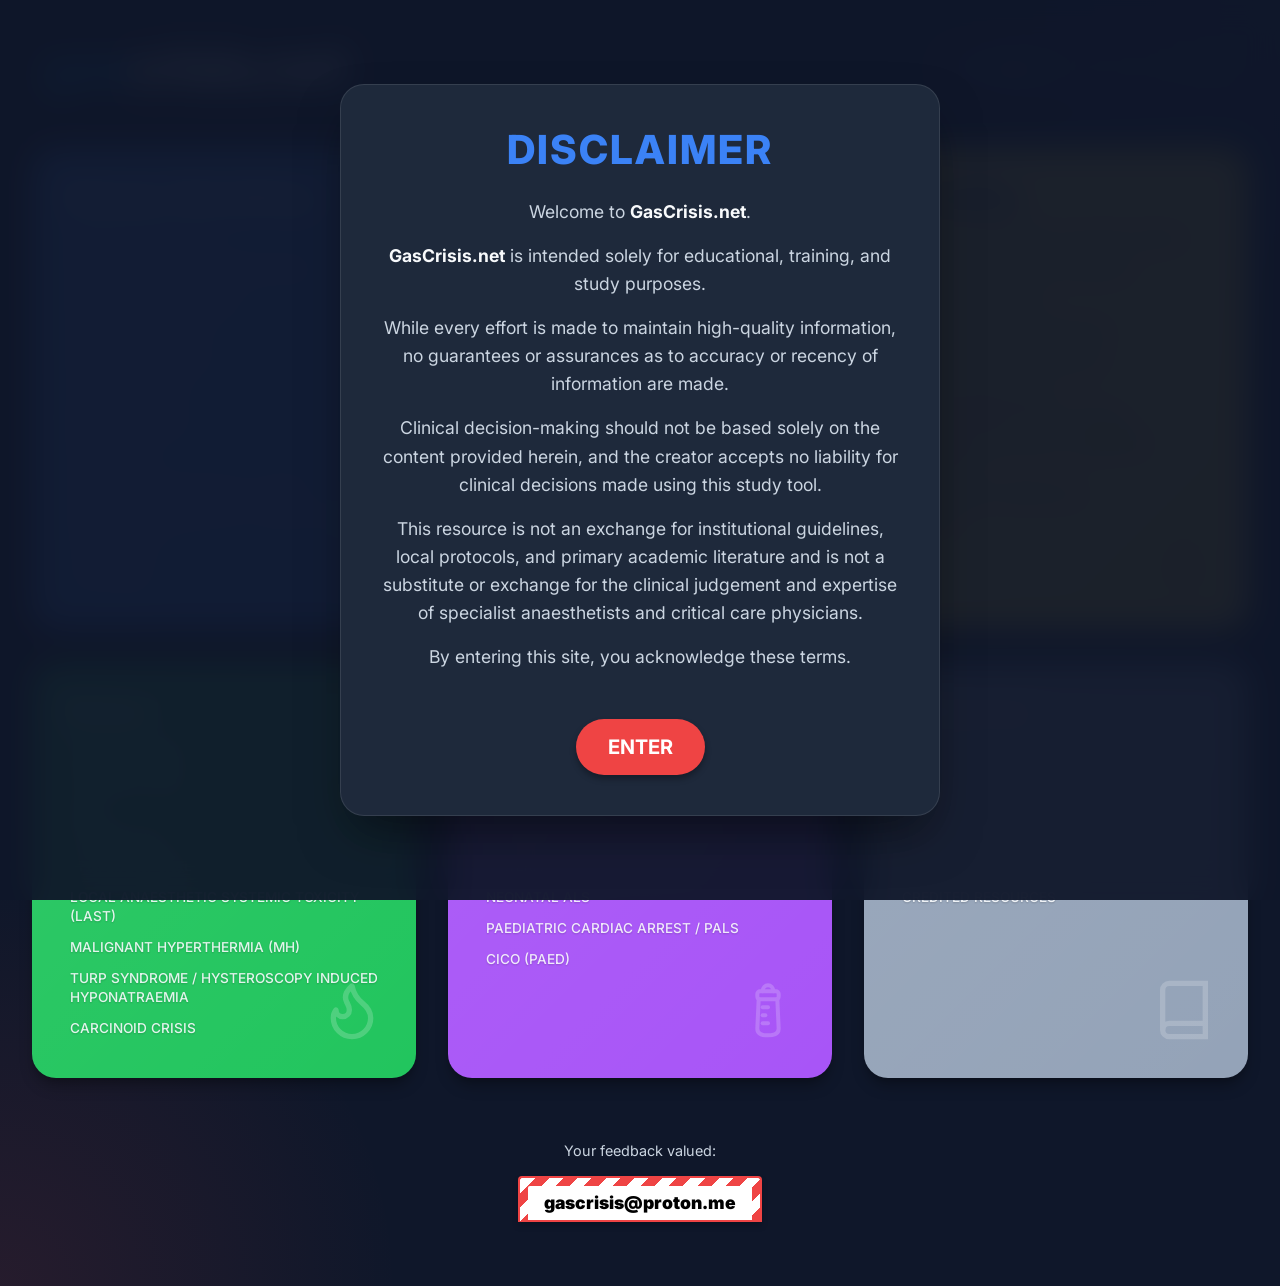
==== commit aace3900: "Add files via upload" ====
--- a/index.html
+++ b/index.html
@@ -141,8 +141,8 @@
                     <li><a href="crisis.html?id=e-thyroid">THYROID STORM</a></li>
                     <li>
                         <span style="display: block; padding: 4px 6px 0;">FIRE</span>
+                        <a href="crisis.html?id=ab-fire" style="padding-left: 15px;">AIRWAY FIRE</a>
                         <a href="crisis.html?id=e-fire" style="padding-left: 15px;">FIRE IN THEATRE</a>
-                        <a href="crisis.html?id=ab-fire" style="padding-left: 15px;">AIRWAY FIRE</a>
                     </li>
                         <li><a href="crisis.html?id=e-last">LOCAL ANAESTHETIC SYSTEMIC TOXICITY (LAST)</a></li>
                     <li><a href="crisis.html?id=e-mh">MALIGNANT HYPERTHERMIA (MH)</a></li>
--- a/styles.css
+++ b/styles.css
@@ -1077,6 +1077,11 @@
     font-weight: bold;
 }
 
+.crisis-section li.no-bullet::before,
+.crisis-section li[style*="list-style: none;"]::before {
+    content: none;
+}
+
 .crisis-section.warning-box {
     border-left-color: var(--color-d);
     background-color: rgba(234, 179, 8, 0.05);
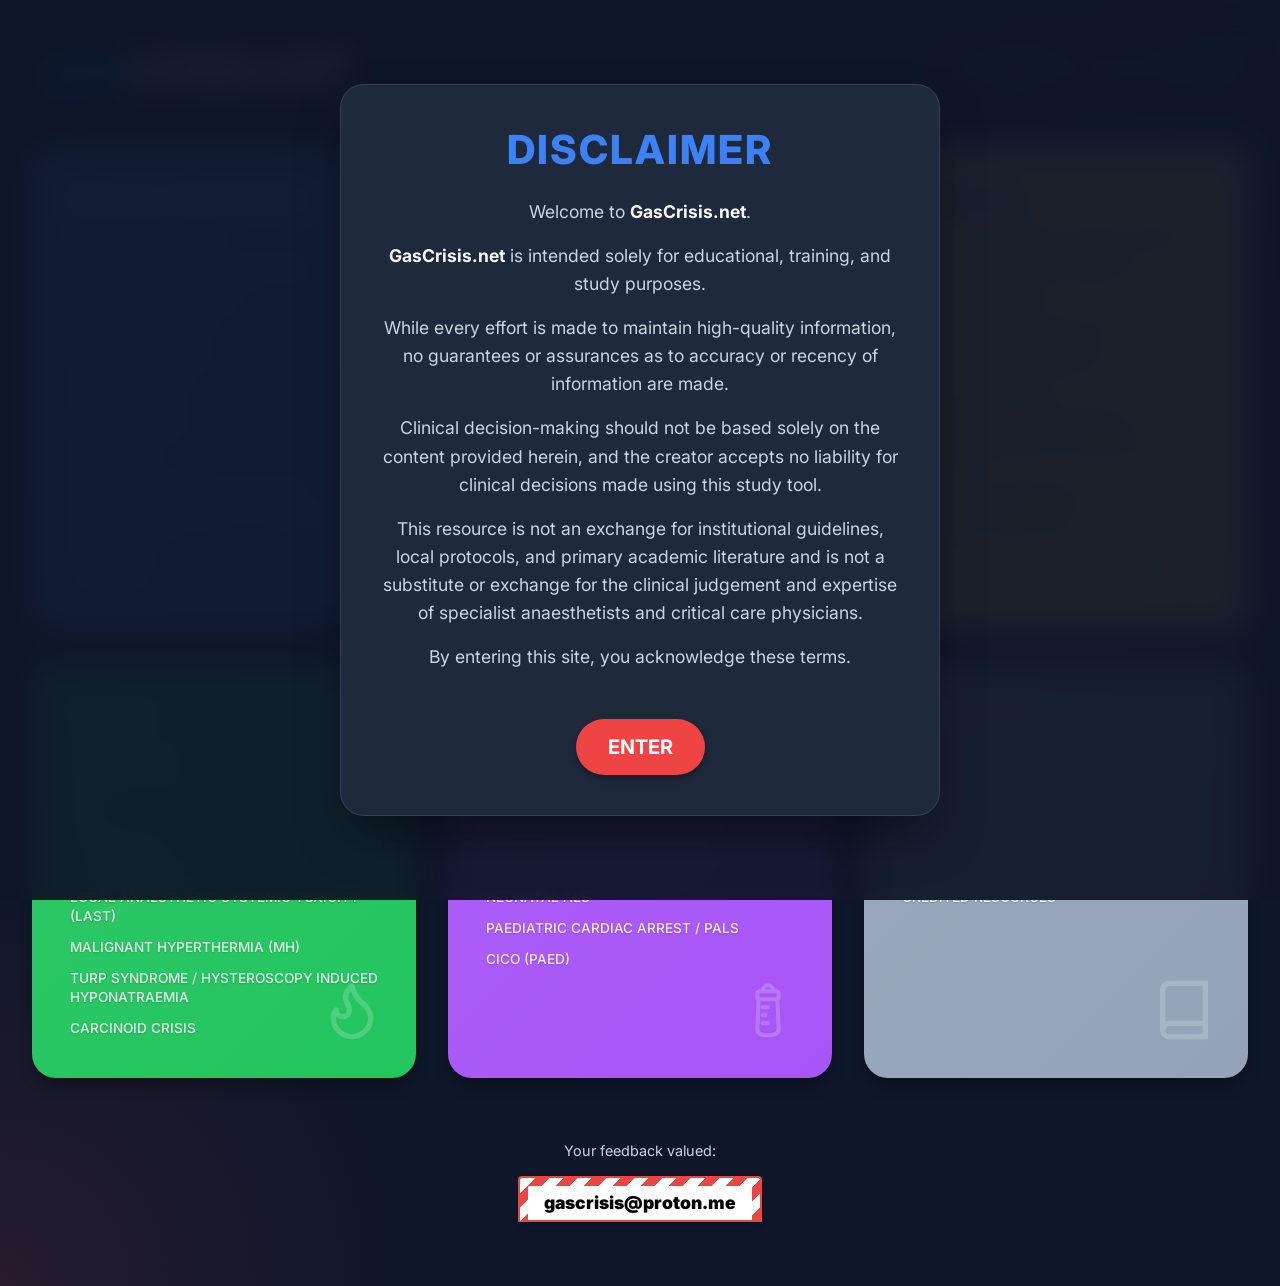
==== commit d62d3e9d: "Add files via upload" ====
--- a/index.html
+++ b/index.html
@@ -108,7 +108,7 @@
                         <a href="crisis.html?id=d-aneurysm-ot" style="padding-left: 15px;">ANEURYSM RUPTURE - OPERATING THEATRE</a>
                     </li>
                     <li><a href="crisis.html?id=d-autonomic">AUTONOMIC DYSREFLEXIA</a></li>
-                    <li><a href="crisis.html?id=d-stroke">STROKE</a></li>
+                    <li><a href="crisis.html?id=d-stroke">ISCHAEMIC STROKE / ECR</a></li>
                 </ul>
             </div>
             <div class="tile-icon">
